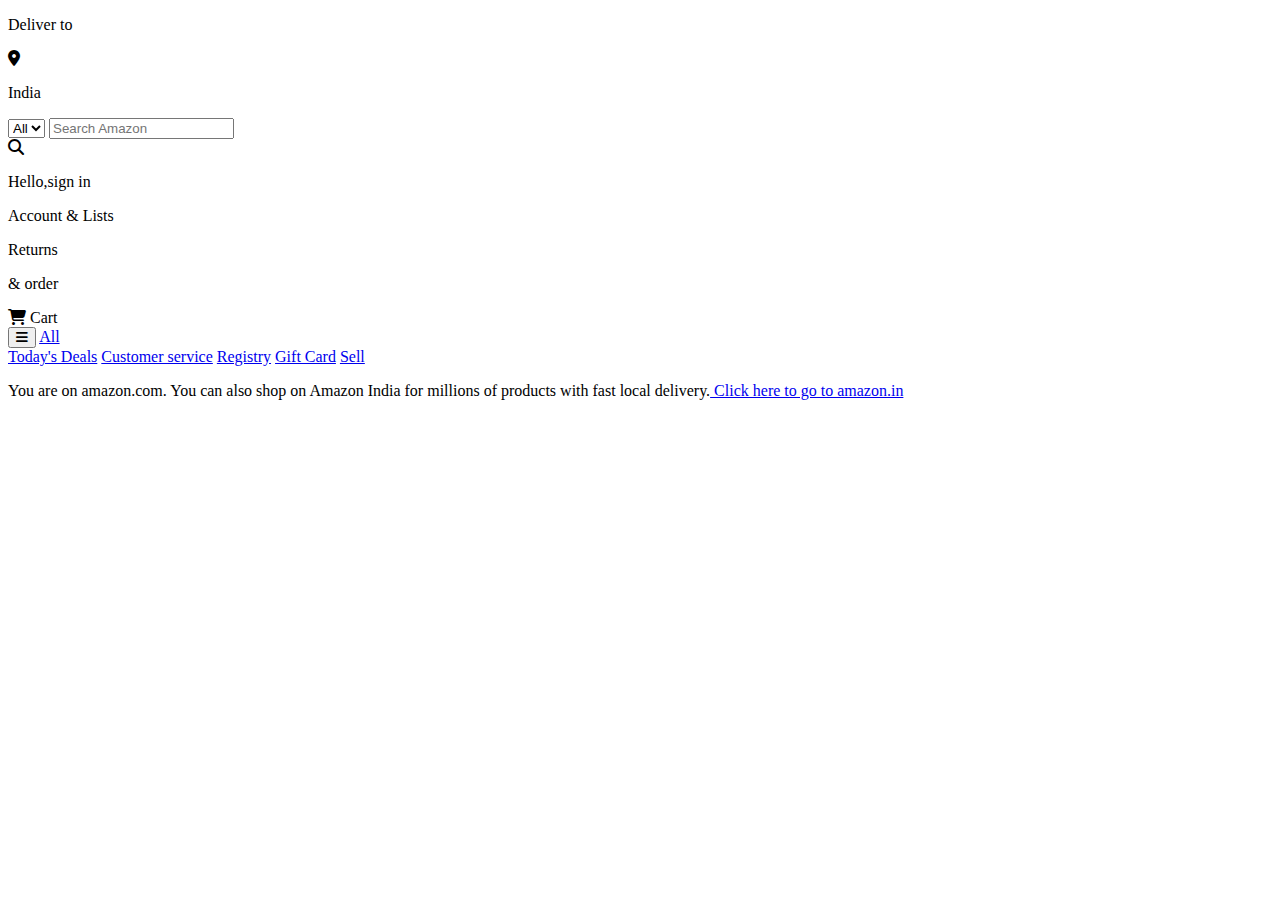
==== index.html @ 9f53d2e3 "Create index.html" ====
<!DOCTYPE html>
<html>
<head>
     <title>Amazon</title>
    <link rel="stylesheet" href="index.css">
    <link rel="stylesheet" href="https://cdnjs.cloudflare.com/ajax/libs/font-awesome/6.5.1/css/all.min.css">
</head>
<body>
    <header>
        <div class ="navbar">
          <div class="nav-logo border">
            <div class="logo"></div>
          </div> 
          <div class="navaddress border">
            <p class ="add-first">Deliver to</p>
            <div class="add-icon">
                <i class="fa-solid fa-location-dot"></i>
                <p class="add-second">India</p>
            </div>
          </div> 
          <div class="nav-search">
            <select class="search-select">
                <option>All</option>
             </select>
             <input placeholder="Search Amazon" class="search-input">
            <div class="search-icon">
                <i class="fa-solid fa-magnifying-glass"></i>
            </div>
          </div>
        <div class="nav-singin border">
            <p><span>Hello,sign in</span></p>
            <p class="nav-second">Account & Lists</p>
        </div>

        <div class="nav-return border ">
            <p><span>Returns</span></p>
            <p class="nav-second">& order</p>
        </div>
        <div class="nav-cart border">
            <i class="fa-solid fa-cart-shopping"></i>
            Cart
        </div>
      </div>

      <div class="panel">
        <div class="panel-all">
          <button> <i class ="fa-solid fa-bars"></i></button> 
          <a href="#">All</a>
        </div>
         <div class ="panel-ops">
           
          <a href="#">Today's Deals</a>
          <a href="#">Customer service</a>
          <a href="#">Registry</a>
          <a href="#">Gift Card</a>
          <a href="#">Sell</a>
        </div>
        
      </div>
      
    </header>
    <div class="hero-section">
      <div class="hero-msg">
        <p>You are on amazon.com. You can also shop on Amazon India for millions of products with fast local delivery.<a href="#"> Click here to go to amazon.in</a></p>
      </div>

    </div>
</body>
</html>
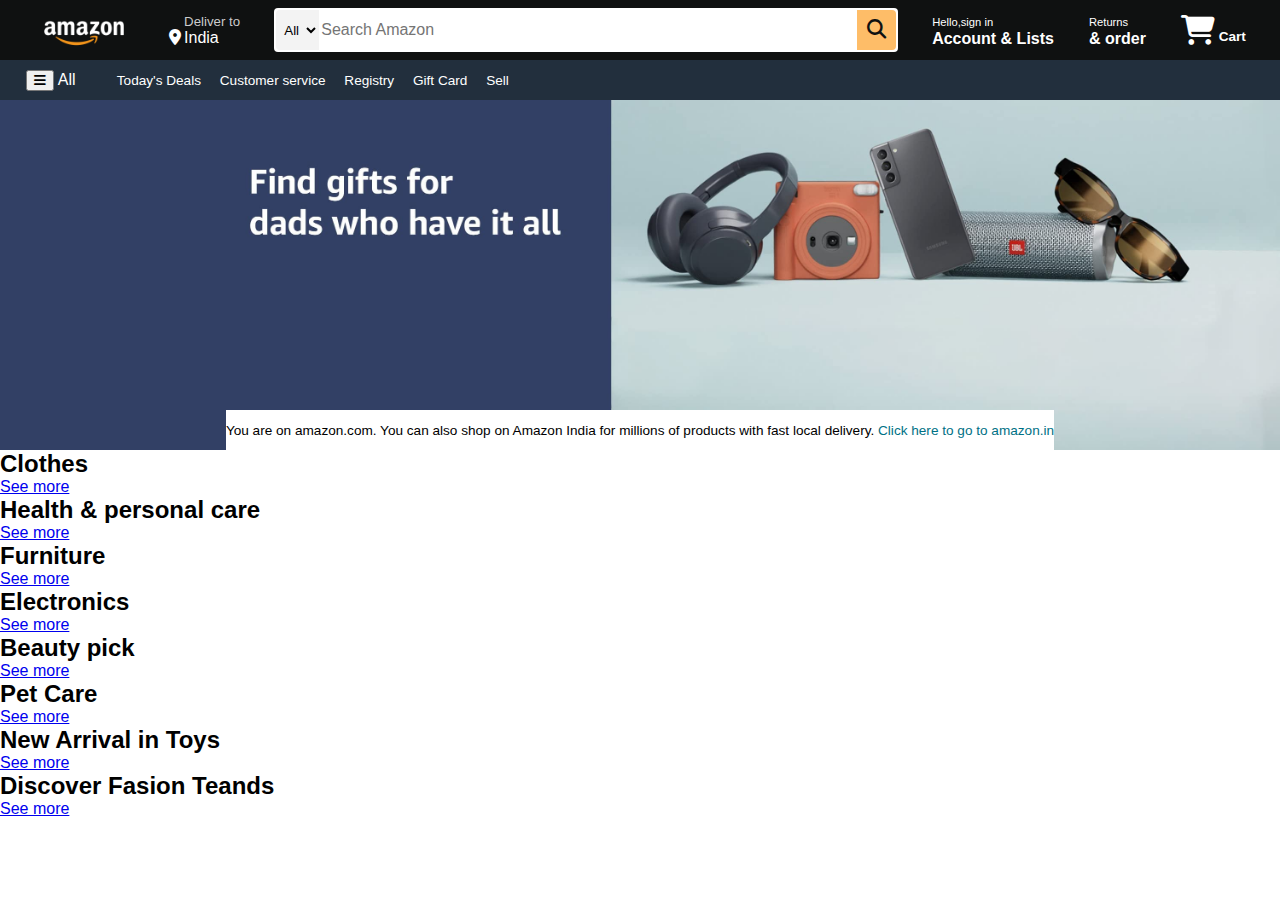
==== commit b61bdc5f: "Add files via upload" ====
--- a/index.html
+++ b/index.html
@@ -1,69 +1,115 @@
-<!DOCTYPE html>
-<html>
-<head>
-     <title>Amazon</title>
-    <link rel="stylesheet" href="index.css">
-    <link rel="stylesheet" href="https://cdnjs.cloudflare.com/ajax/libs/font-awesome/6.5.1/css/all.min.css">
-</head>
-<body>
-    <header>
-        <div class ="navbar">
-          <div class="nav-logo border">
-            <div class="logo"></div>
-          </div> 
-          <div class="navaddress border">
-            <p class ="add-first">Deliver to</p>
-            <div class="add-icon">
-                <i class="fa-solid fa-location-dot"></i>
-                <p class="add-second">India</p>
-            </div>
-          </div> 
-          <div class="nav-search">
-            <select class="search-select">
-                <option>All</option>
-             </select>
-             <input placeholder="Search Amazon" class="search-input">
-            <div class="search-icon">
-                <i class="fa-solid fa-magnifying-glass"></i>
-            </div>
-          </div>
-        <div class="nav-singin border">
-            <p><span>Hello,sign in</span></p>
-            <p class="nav-second">Account & Lists</p>
-        </div>
-
-        <div class="nav-return border ">
-            <p><span>Returns</span></p>
-            <p class="nav-second">& order</p>
-        </div>
-        <div class="nav-cart border">
-            <i class="fa-solid fa-cart-shopping"></i>
-            Cart
-        </div>
-      </div>
-
-      <div class="panel">
-        <div class="panel-all">
-          <button> <i class ="fa-solid fa-bars"></i></button> 
-          <a href="#">All</a>
-        </div>
-         <div class ="panel-ops">
-           
-          <a href="#">Today's Deals</a>
-          <a href="#">Customer service</a>
-          <a href="#">Registry</a>
-          <a href="#">Gift Card</a>
-          <a href="#">Sell</a>
-        </div>
-        
-      </div>
-      
-    </header>
-    <div class="hero-section">
-      <div class="hero-msg">
-        <p>You are on amazon.com. You can also shop on Amazon India for millions of products with fast local delivery.<a href="#"> Click here to go to amazon.in</a></p>
-      </div>
-
-    </div>
-</body>
-</html>
+<!DOCTYPE html>
+<html>
+<head>
+     <title>Amazon</title>
+    <link rel="stylesheet" href="index.css">
+    <link rel="stylesheet" href="https://cdnjs.cloudflare.com/ajax/libs/font-awesome/6.5.1/css/all.min.css">
+</head>
+<body>
+    <header>
+        <div class ="navbar">
+          <div class="nav-logo border">
+            <div class="logo"></div>
+          </div> 
+          <div class="navaddress border">
+            <p class ="add-first">Deliver to</p>
+            <div class="add-icon">
+                <i class="fa-solid fa-location-dot"></i>
+                <p class="add-second">India</p>
+            </div>
+          </div> 
+          <div class="nav-search">
+            <select class="search-select">
+                <option>All</option>
+             </select>
+             <input placeholder="Search Amazon" class="search-input">
+            <div class="search-icon">
+                <i class="fa-solid fa-magnifying-glass"></i>
+            </div>
+          </div>
+        <div class="nav-singin border">
+            <p><span>Hello,sign in</span></p>
+            <p class="nav-second">Account & Lists</p>
+        </div>
+
+        <div class="nav-return border ">
+            <p><span>Returns</span></p>
+            <p class="nav-second">& order</p>
+        </div>
+        <div class="nav-cart border">
+            <i class="fa-solid fa-cart-shopping"></i>
+            Cart
+        </div>
+      </div>
+
+      <div class="panel">
+        <div class="panel-all">
+          <button> <i class ="fa-solid fa-bars"></i></button> 
+          <a href="#">All</a>
+        </div>
+         <div class ="panel-ops">
+           
+          <a href="#">Today's Deals</a>
+          <a href="#">Customer service</a>
+          <a href="#">Registry</a>
+          <a href="#">Gift Card</a>
+          <a href="#">Sell</a>
+        </div>
+        
+      </div>
+      
+    </header>
+    <div class="hero-section">
+      <div class="hero-msg">
+        <p>You are on amazon.com. You can also shop on Amazon India for millions of products with fast local delivery.<a href="#"> Click here to go to amazon.in</a></p>
+      </div>
+     </div>
+     <div class="shop-section">
+      <div class="box">
+         <div class="box-content">
+          <h2>Clothes</h2>
+        <div class="box-img" style="background-image: url('box1_image.jpg');"></div>
+        <a href="#">See more</a>
+         </div>
+      </div>
+      <div class="box"> <div class="box-content">
+        <h2>Health & personal care</h2>
+      <div class="box-img" style="background-image: url('box2_image.jpg');"></div>
+      <a href="#">See more</a>
+       </div></div>
+      <div class="box"> <div class="box-content">
+        <h2>Furniture</h2>
+      <div class="box-img" style="background-image: url('box3_image.jpg');"></div>
+      <a href="#">See more</a>
+       </div></div>
+      <div class="box"> <div class="box-content">
+        <h2>Electronics</h2>
+      <div class="box-img" style="background-image: url('box4_image.jpg');"></div>
+      <a href="#">See more</a>
+       </div></div>
+
+       <div class="box">
+        <div class="box-content">
+         <h2>Beauty pick</h2>
+       <div class="box-img" style="background-image: url('box5_image.jpg');"></div>
+       <a href="#">See more</a>
+        </div>
+     </div>
+     <div class="box"> <div class="box-content">
+       <h2>Pet Care</h2>
+     <div class="box-img" style="background-image: url('box6_image.jpg');"></div>
+     <a href="#">See more</a>
+      </div></div>
+     <div class="box"> <div class="box-content">
+       <h2>New Arrival in Toys</h2>
+     <div class="box-img" style="background-image: url('box7_image.jpg');"></div>
+     <a href="#">See more</a>
+      </div></div>
+     <div class="box"> <div class="box-content">
+       <h2>Discover Fasion Teands</h2>
+     <div class="box-img" style="background-image: url('box8_image.jpg');"></div>
+     <a href="#">See more</a>
+      </div></div
+    </div>
+</body>
+</html>--- a/index.css
+++ b/index.css
@@ -0,0 +1,157 @@
+*{
+    margin: 0;
+    font-family: Arial;
+    border: border-box;
+
+}
+
+.navbar{
+    height: 60px;
+    background-color: #0f1111;
+    display: flex;
+    color: white;
+    align-items: center;
+    justify-content: space-evenly;
+}
+.nav-logo{
+    height: 50px;
+    width: 100px;
+}
+.logo{
+    height: 50px;
+    width: 100%;
+    background-size: cover;
+    background-image: url(amazon_logo.png);
+}
+
+
+.border{
+    border: 1.5px solid transparent;
+}
+.border:hover{
+    border: 1.5px solid white;
+}
+/**box2**/
+.add-first{
+    color:#cccccc;
+    font-size: 0.83rem;
+    margin-left: 15px; 
+}
+.add-second{
+    font-size: 1rem;
+    margin-left: 3px;
+ }
+.add-icon{
+    display: flex;
+}
+ 
+/**box3**/
+.nav-search{
+    display: flex;
+    justify-content: space-evenly;
+    background-color: white;
+    width: 620px;
+    height: 40px;
+    border-radius: 4px;
+    border: 2px solid transparent;
+}
+.nav-search:hover{
+    border: 2px solid orange;
+}
+
+.search-select{
+    background-color: #f3f3f3;
+    width: 50px;
+    text-align: center;
+    border-top-left-radius:4px ;
+    border-bottom-left-radius:4px ;
+    border: none;
+}
+
+
+.search-input{
+    width: 100%;
+    font-size: 1rem;
+    border: none;
+}
+
+.search-icon{
+    width: 45px;
+    display:flex;
+    justify-content: center;
+    align-items: center;
+    font-size: 1.2rem;
+    background-color: #febd68;
+    border-top-right-radius: 4px;
+    border-bottom-right-radius: 4px;
+    color: #0f1111;
+
+}
+/**box4**/
+span{
+    font-size: 0.7rem;
+}
+.nav-second{
+font-size: 0.85;
+font-weight: 700;
+}
+
+/**box6**/
+.nav-cart i{
+ font-size: 30px;
+}
+.nav-cart{
+    font-size: 0.85rem;
+    font-weight: 700;
+}
+/*panel section*/
+.panel{
+    height: 40px;
+    background-color: #222f3d;
+    align-items: center; 
+    justify-content: space-evenly;
+    display: flex;
+    
+    
+ }
+ .panel a{
+    color: white;
+    text-decoration: none;
+  }
+  
+  .panel-ops a{
+   display:inline;
+   margin-left: 15px;
+}
+ 
+.panel-ops{
+    width: 90%;
+    font-size: 0.85rem;
+    
+}
+/*hero-section*/
+
+.hero-section{
+    background-image: url("hero_image.jpg");
+    height: 350px;
+    background-size: cover;
+    display: flex;
+    justify-content: center;
+    align-items: flex-end;
+
+}
+
+.hero-msg{
+    background-color: white;
+    color: black;
+    height: 40px;
+    display: flex;
+    align-items: center;
+    justify-content: center;
+    font-size: 0.85rem;
+}
+.hero-msg a{
+    color: #007185;
+    text-decoration: none;
+    ;
+}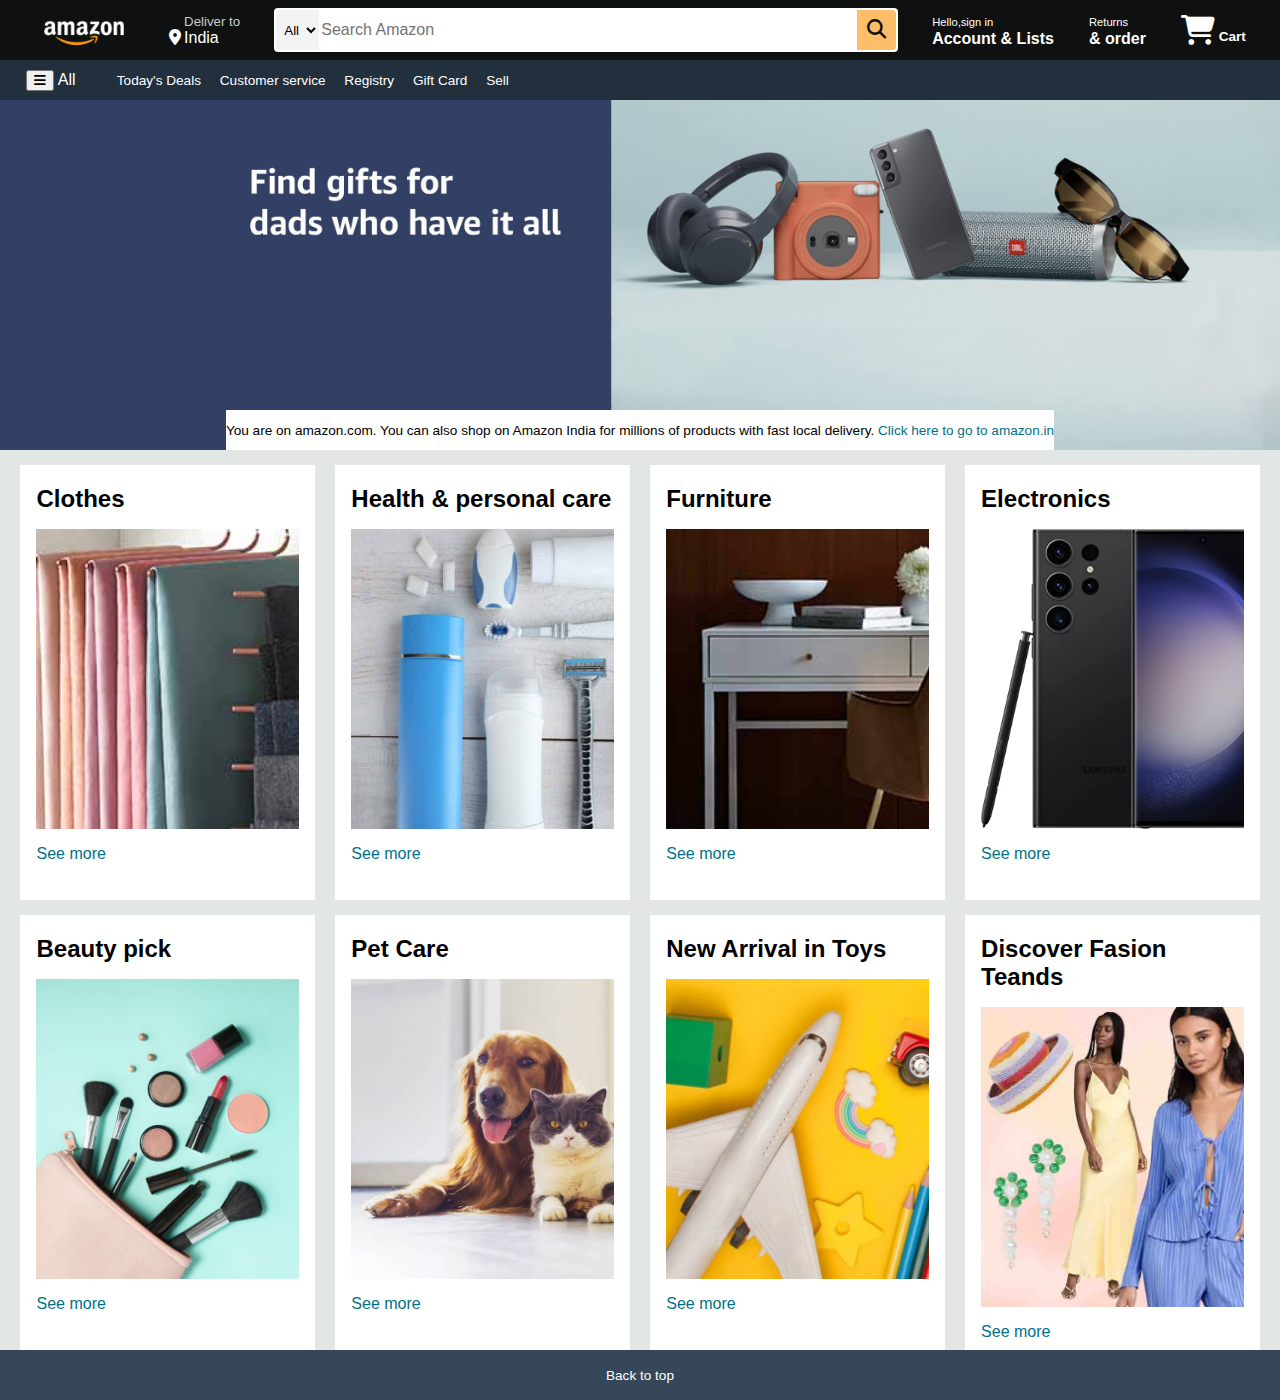
==== commit b8295f90: "Add files via upload" ====
--- a/index.html
+++ b/index.html
@@ -111,5 +111,11 @@
      <a href="#">See more</a>
       </div></div
     </div>
+  </div>
+    <footer>
+      <div class="foot-panel1">
+         <a href="index.html">Back to top</a> 
+      </div>
+    </footer>
 </body>
 </html>--- a/index.css
+++ b/index.css
@@ -4,7 +4,6 @@
     border: border-box;
 
 }
-
 .navbar{
     height: 60px;
     background-color: #0f1111;
@@ -153,5 +152,56 @@
 .hero-msg a{
     color: #007185;
     text-decoration: none;
-    ;
-}+    }
+
+    /*shope  section*/
+
+.shop-section{
+    display: flex;
+    flex-wrap: wrap;
+    justify-content: space-evenly;
+    background-color: #e2e7e6;
+}    
+
+.box{
+    
+    height: 400px;
+    width: 23%;
+    background-color: white;
+    padding: 20px 0px 15px;
+    margin-top: 15px;
+} 
+.box a{
+    text-decoration: none;
+    color: #007185;
+}
+.box-img{
+    height: 300px;
+    background-size: cover;
+    margin-top: 1rem;
+    margin-bottom: 1rem;
+} 
+.box-content{
+    margin-left: 1rem;
+    margin-right: 1rem;
+   
+}  
+/* footer*/
+.footer{
+    margin-top: 15px;
+}
+.foot-panel1{
+    background-color: #37475a;
+    color: white;
+    height: 50px;
+    display:flex;
+    justify-content: center;
+    align-items: center;
+    font-size: 0.85rem;
+}
+
+.foot-panel1 a{
+   color: white;
+   text-decoration: none;
+}
+
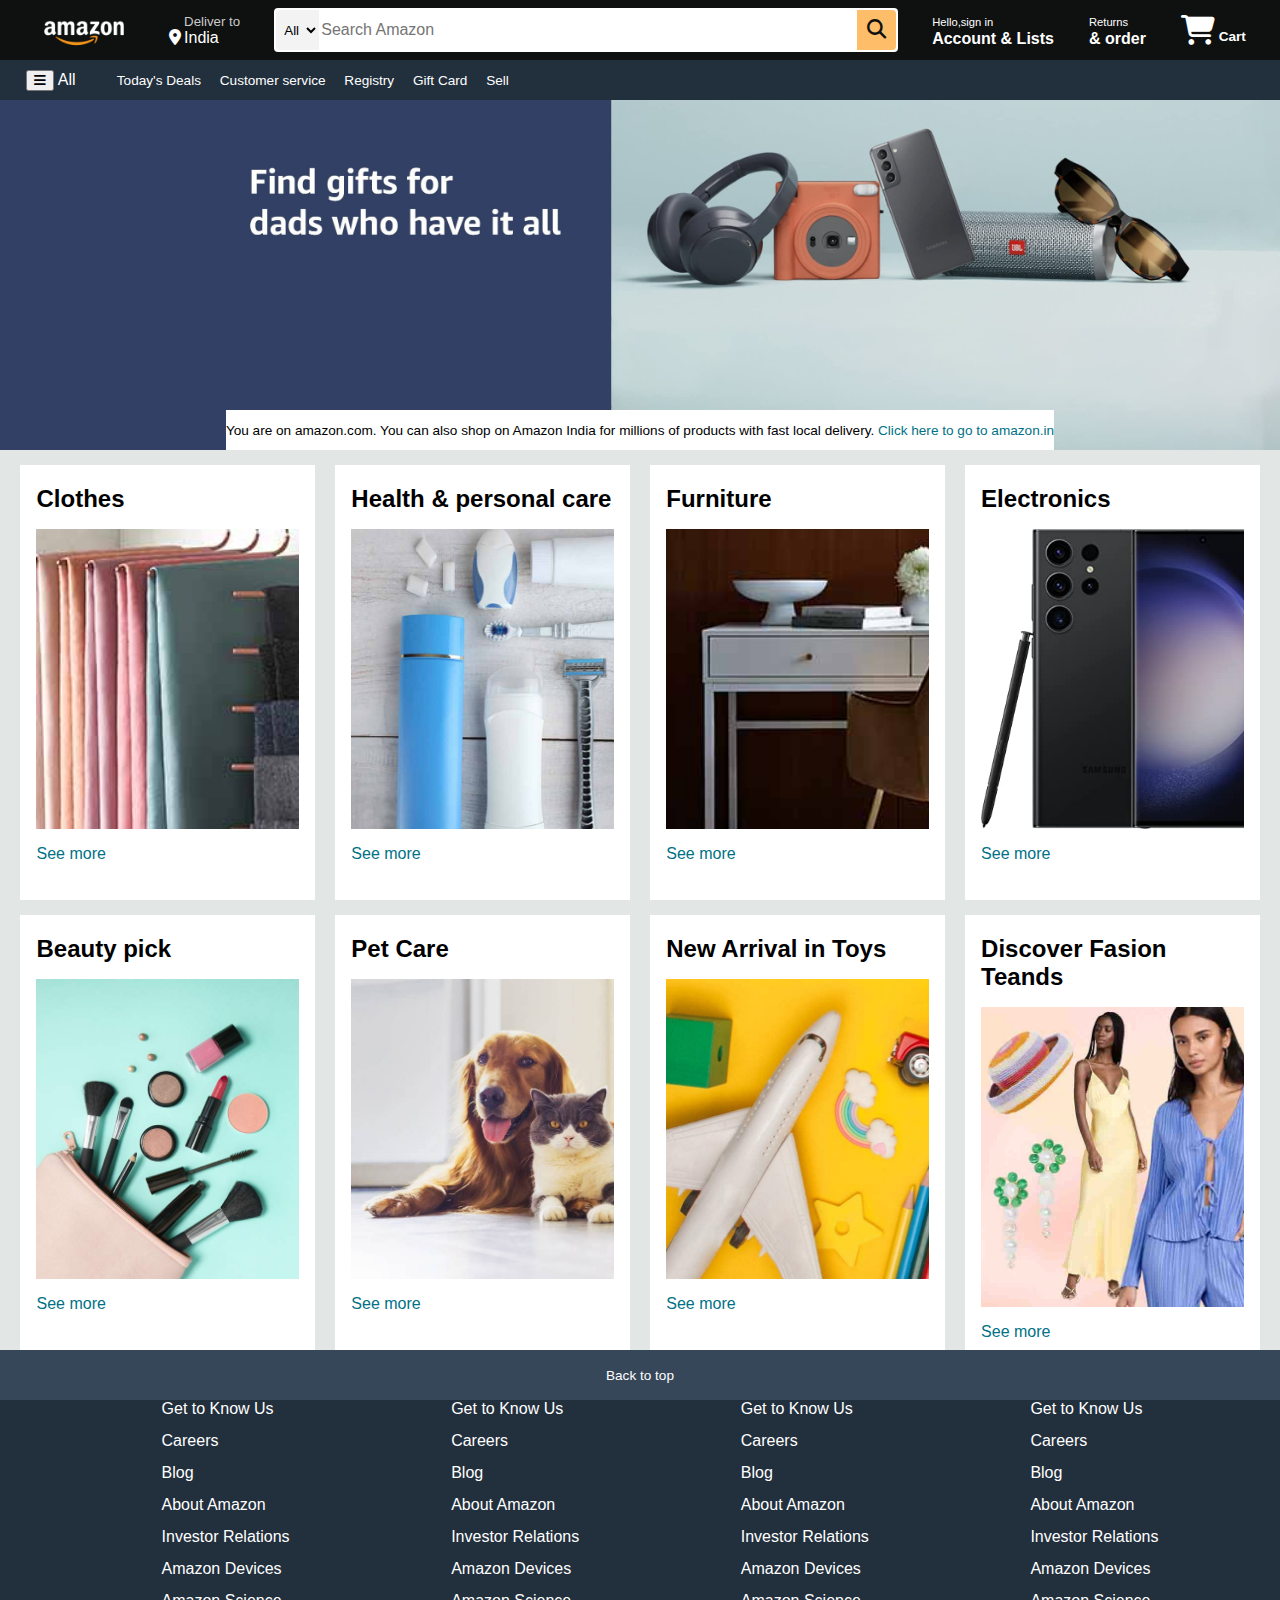
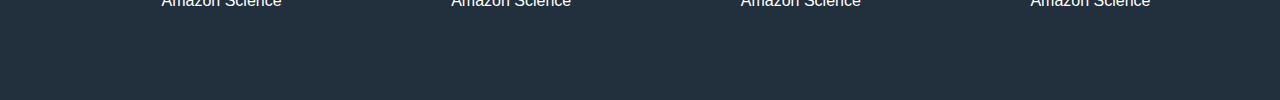
==== commit d14bafab: "Add files via upload" ====
--- a/index.html
+++ b/index.html
@@ -116,6 +116,50 @@
       <div class="foot-panel1">
          <a href="index.html">Back to top</a> 
       </div>
+      <div class="foot-panel2">
+      <ul>
+        <p>Get to Know Us</p>
+       <a href="#">Careers</a>  
+        <a href="#">Blog</a>
+        <a href="#">About Amazon </a>
+        <a href="#">Investor Relations</a>
+       <a href="#">Amazon Devices</a>
+        <a href="#">Amazon Science</a>
+      </ul>
+
+
+      <ul>
+        <p>Get to Know Us</p>
+       <a href="#">Careers</a>  
+        <a href="#">Blog</a>
+        <a href="#">About Amazon </a>
+        <a href="#">Investor Relations</a>
+       <a href="#">Amazon Devices</a>
+        <a href="#">Amazon Science</a>
+      </ul>
+
+
+      <ul>
+        <p>Get to Know Us</p>
+       <a href="#">Careers</a>  
+        <a href="#">Blog</a>
+        <a href="#">About Amazon </a>
+        <a href="#">Investor Relations</a>
+       <a href="#">Amazon Devices</a>
+        <a href="#">Amazon Science</a>
+      </ul>
+
+      <ul>
+        <p>Get to Know Us</p>
+       <a href="#">Careers</a>  
+        <a href="#">Blog</a>
+        <a href="#">About Amazon </a>
+        <a href="#">Investor Relations</a>
+       <a href="#">Amazon Devices</a>
+        <a href="#">Amazon Science</a>
+      </ul>
+
+      </div>
     </footer>
 </body>
 </html>--- a/index.css
+++ b/index.css
@@ -205,3 +205,17 @@
    text-decoration: none;
 }
 
+.foot-panel2{
+    
+    background-color: #222f3d;
+    color: white;
+    height: 300px;
+    display: flex;
+    justify-content: space-evenly;
+}
+ ul a{
+    margin-top: 14px;
+    display: block;
+    color: white;
+    text-decoration: none;
+ }
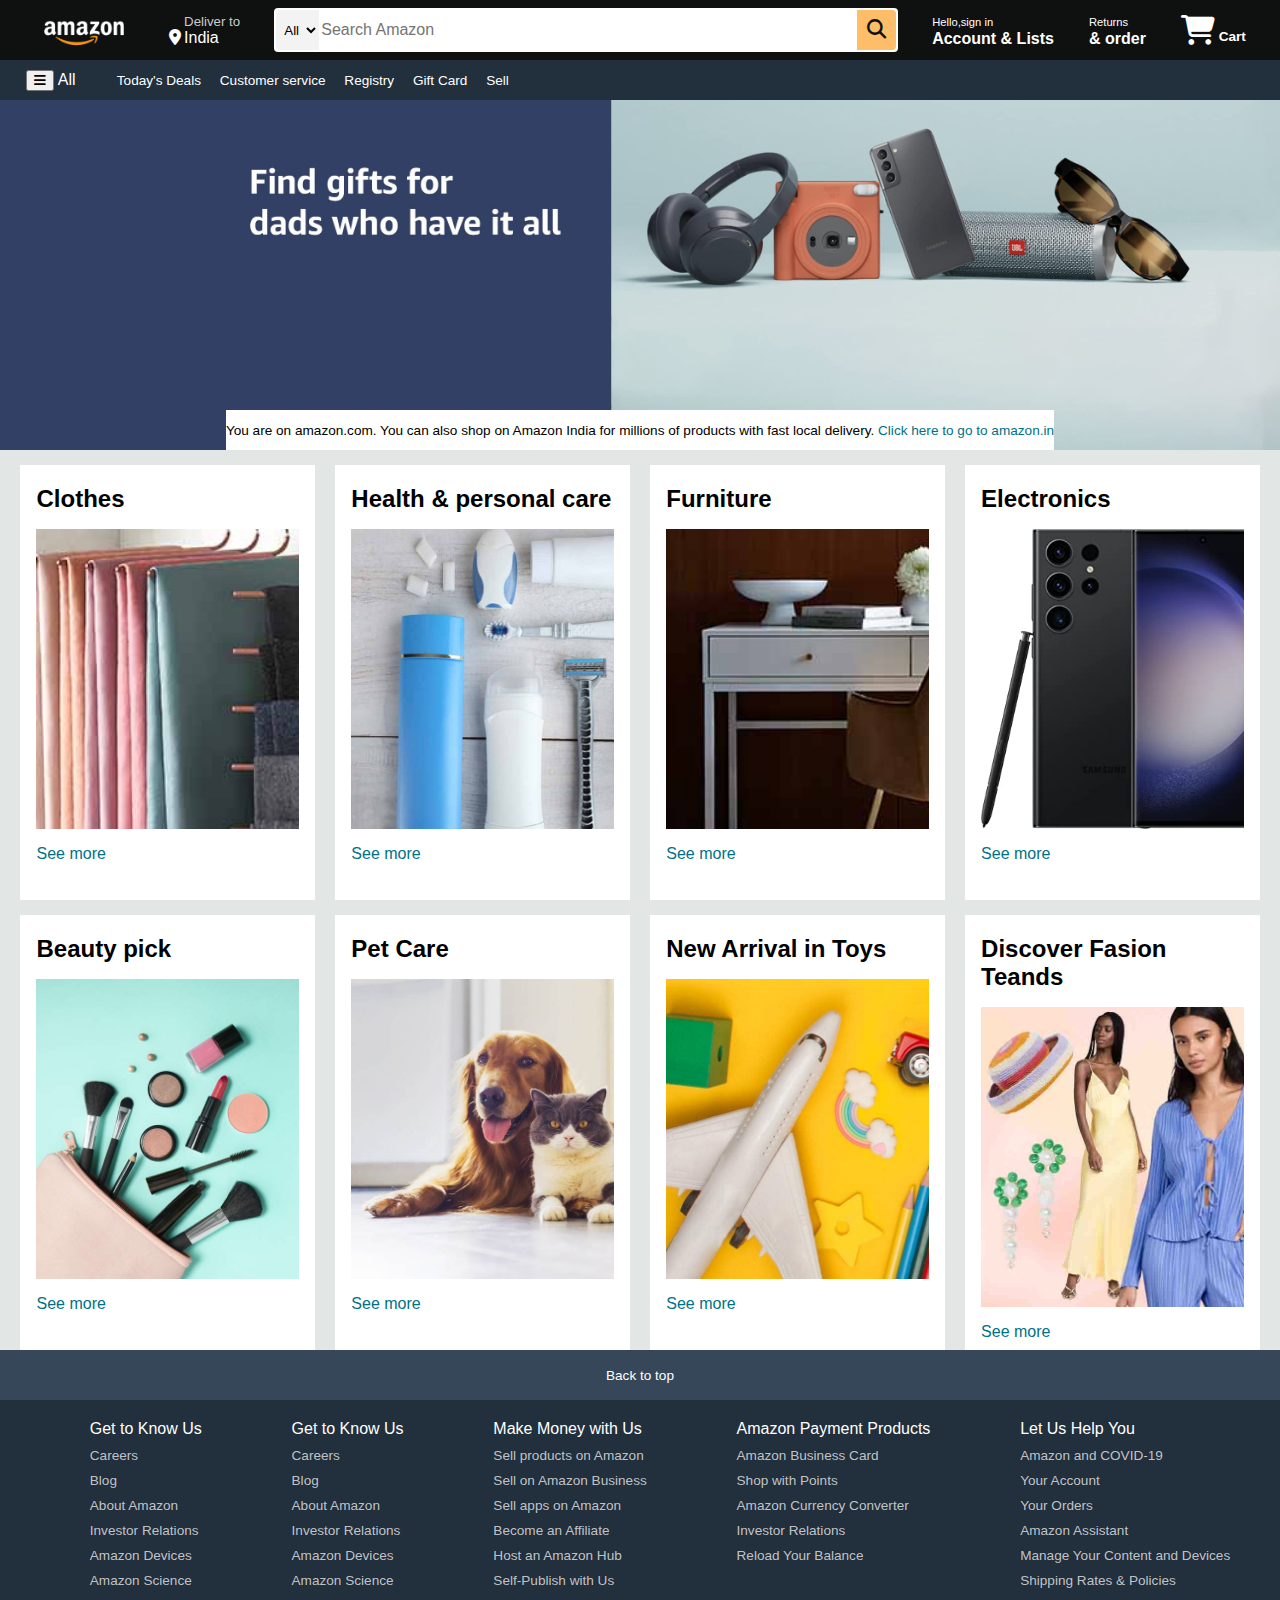
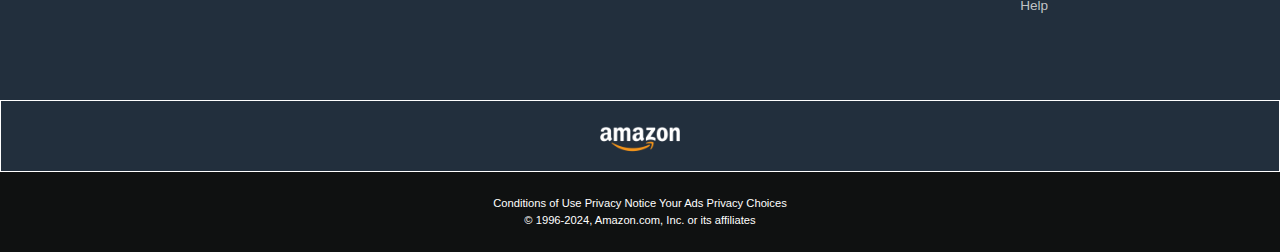
==== commit f007bf92: "Add files via upload" ====
--- a/index.html
+++ b/index.html
@@ -140,26 +140,51 @@
 
 
       <ul>
-        <p>Get to Know Us</p>
-       <a href="#">Careers</a>  
-        <a href="#">Blog</a>
-        <a href="#">About Amazon </a>
-        <a href="#">Investor Relations</a>
-       <a href="#">Amazon Devices</a>
-        <a href="#">Amazon Science</a>
+        <p>Make Money with Us</p>
+       <a href="#">Sell products on Amazon</a>  
+        <a href="#">Sell on Amazon Business</a>
+        <a href="#">Sell apps on Amazon </a>
+        <a href="#">Become an Affiliate</a>
+       <a href="#">Host an Amazon Hub</a>
+        <a href="#">Self-Publish with Us</a>
       </ul>
 
       <ul>
-        <p>Get to Know Us</p>
-       <a href="#">Careers</a>  
-        <a href="#">Blog</a>
-        <a href="#">About Amazon </a>
+        <p>Amazon Payment Products</p>
+       <a href="#">Amazon Business Card</a>  
+        <a href="#">Shop with Points</a>
+        <a href="#">Amazon Currency Converter </a>
         <a href="#">Investor Relations</a>
-       <a href="#">Amazon Devices</a>
-        <a href="#">Amazon Science</a>
+       <a href="#">Reload Your Balance</a>
+        
       </ul>
 
+      <ul>
+        <p>Let Us Help You</p>
+       <a href="#">Amazon and COVID-19</a>  
+        <a href="#">Your Account</a>
+        <a href="#">Your Orders </a>
+        <a href="#">Amazon Assistant</a>
+       <a href="#">Manage Your Content and Devices</a>
+        <a href="#">Shipping Rates & Policies</a>
+        <a href="#">Help</a>
+      </ul>
+     </div>
+     <div class="foot-panel3">
+      <div class="logo" style=" background-image: url('amazon_logo.png');">
+
       </div>
+     </div>
+     <div class="foot-panel4">
+      <div class="pages">
+        <a href="#">Conditions of Use</a>
+        <a href="#">Privacy Notice</a>
+        <a href="#">Your Ads Privacy Choices</a>
+      </div>
+      <div class="copyright">
+        © 1996-2024, Amazon.com, Inc. or its affiliates
+      </div> 
+    </div>
     </footer>
 </body>
 </html>--- a/index.css
+++ b/index.css
@@ -213,9 +213,50 @@
     display: flex;
     justify-content: space-evenly;
 }
+
+ul{
+    margin-top: 20px;
+}
  ul a{
-    margin-top: 14px;
-    display: block;
-    color: white;
-    text-decoration: none;
+     display: block;
+    color: #dddd;
+    text-decoration: none;
+    font-size: 0.85rem;
+    margin-top: 10px;
  }
+
+ .foot-panel3{
+    background-color: #222f3d;
+    color: white;
+    border: 0.5px solid white;
+    height: 70px;
+    display: flex;
+    justify-content: center;
+    align-items: center;
+}
+ .logo{
+   background-size: cover;
+  height: 50px;
+  width: 100px;  
+   }
+.foot-panel4{
+    background-color: #0f1111;
+    color: white;
+    height: 80px;
+    text-align: center;
+}
+.foot-panel4 a{
+    color: white;
+    text-decoration: none;
+}
+.foot-panel4 a:hover{
+    text-decoration: underline;
+}
+.pages{
+    padding-top:25px ;
+    font-size: 0.7rem;
+}
+.copyright{
+    padding-top: 5px;
+    font-size: 0.7rem;
+}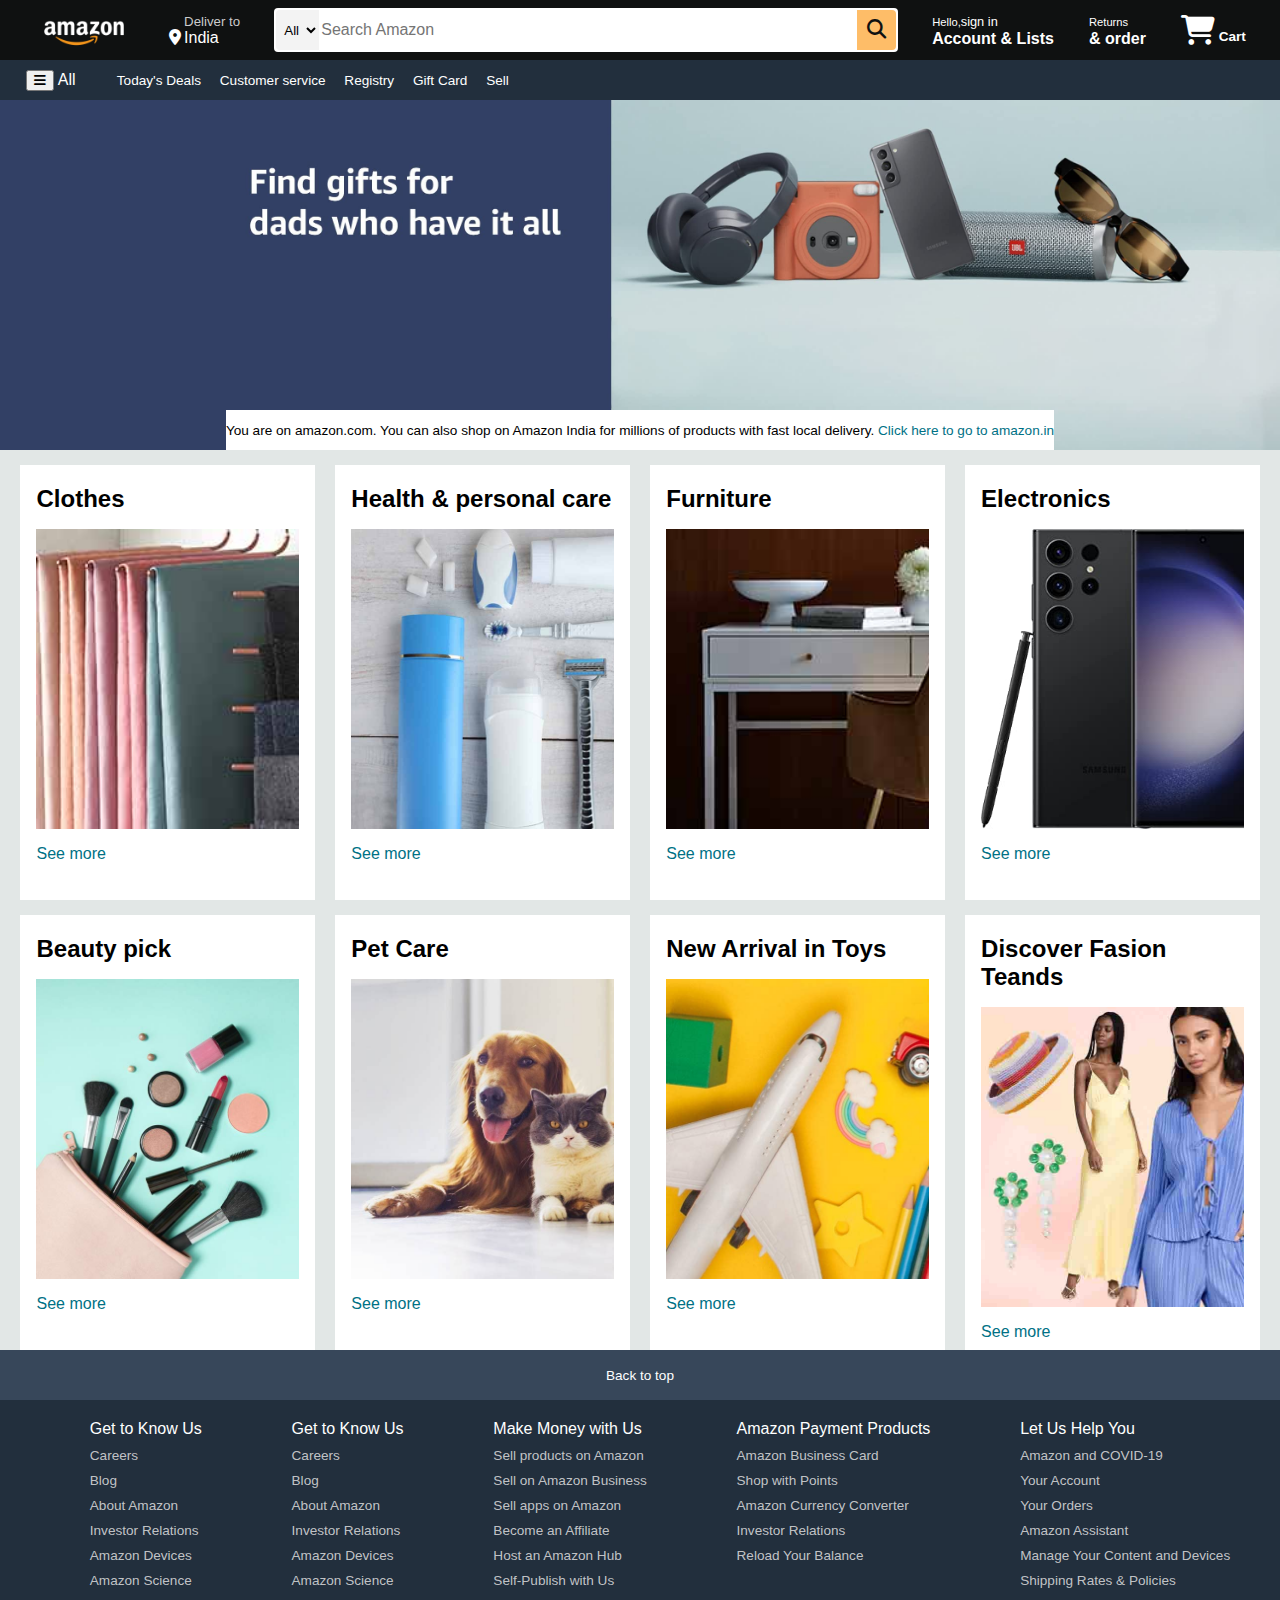
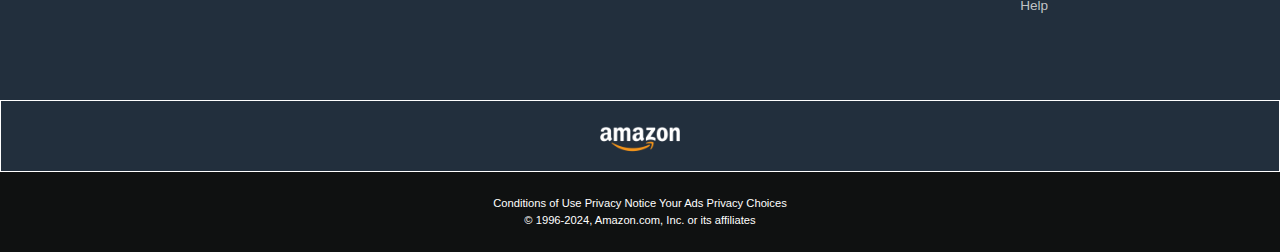
==== commit ad23a318: "Add files via upload" ====
--- a/index.html
+++ b/index.html
@@ -28,7 +28,7 @@
             </div>
           </div>
         <div class="nav-singin border">
-            <p><span>Hello,sign in</span></p>
+            <p><span>Hello,<a href="amazonSignin.html">sign in</a></span></p>
             <p class="nav-second">Account & Lists</p>
         </div>
 
--- a/index.css
+++ b/index.css
@@ -89,6 +89,11 @@
 /**box4**/
 span{
     font-size: 0.7rem;
+}
+span a{
+    font-size: 0.8rem;
+    color:white ;
+    text-decoration: none;
 }
 .nav-second{
 font-size: 0.85;
